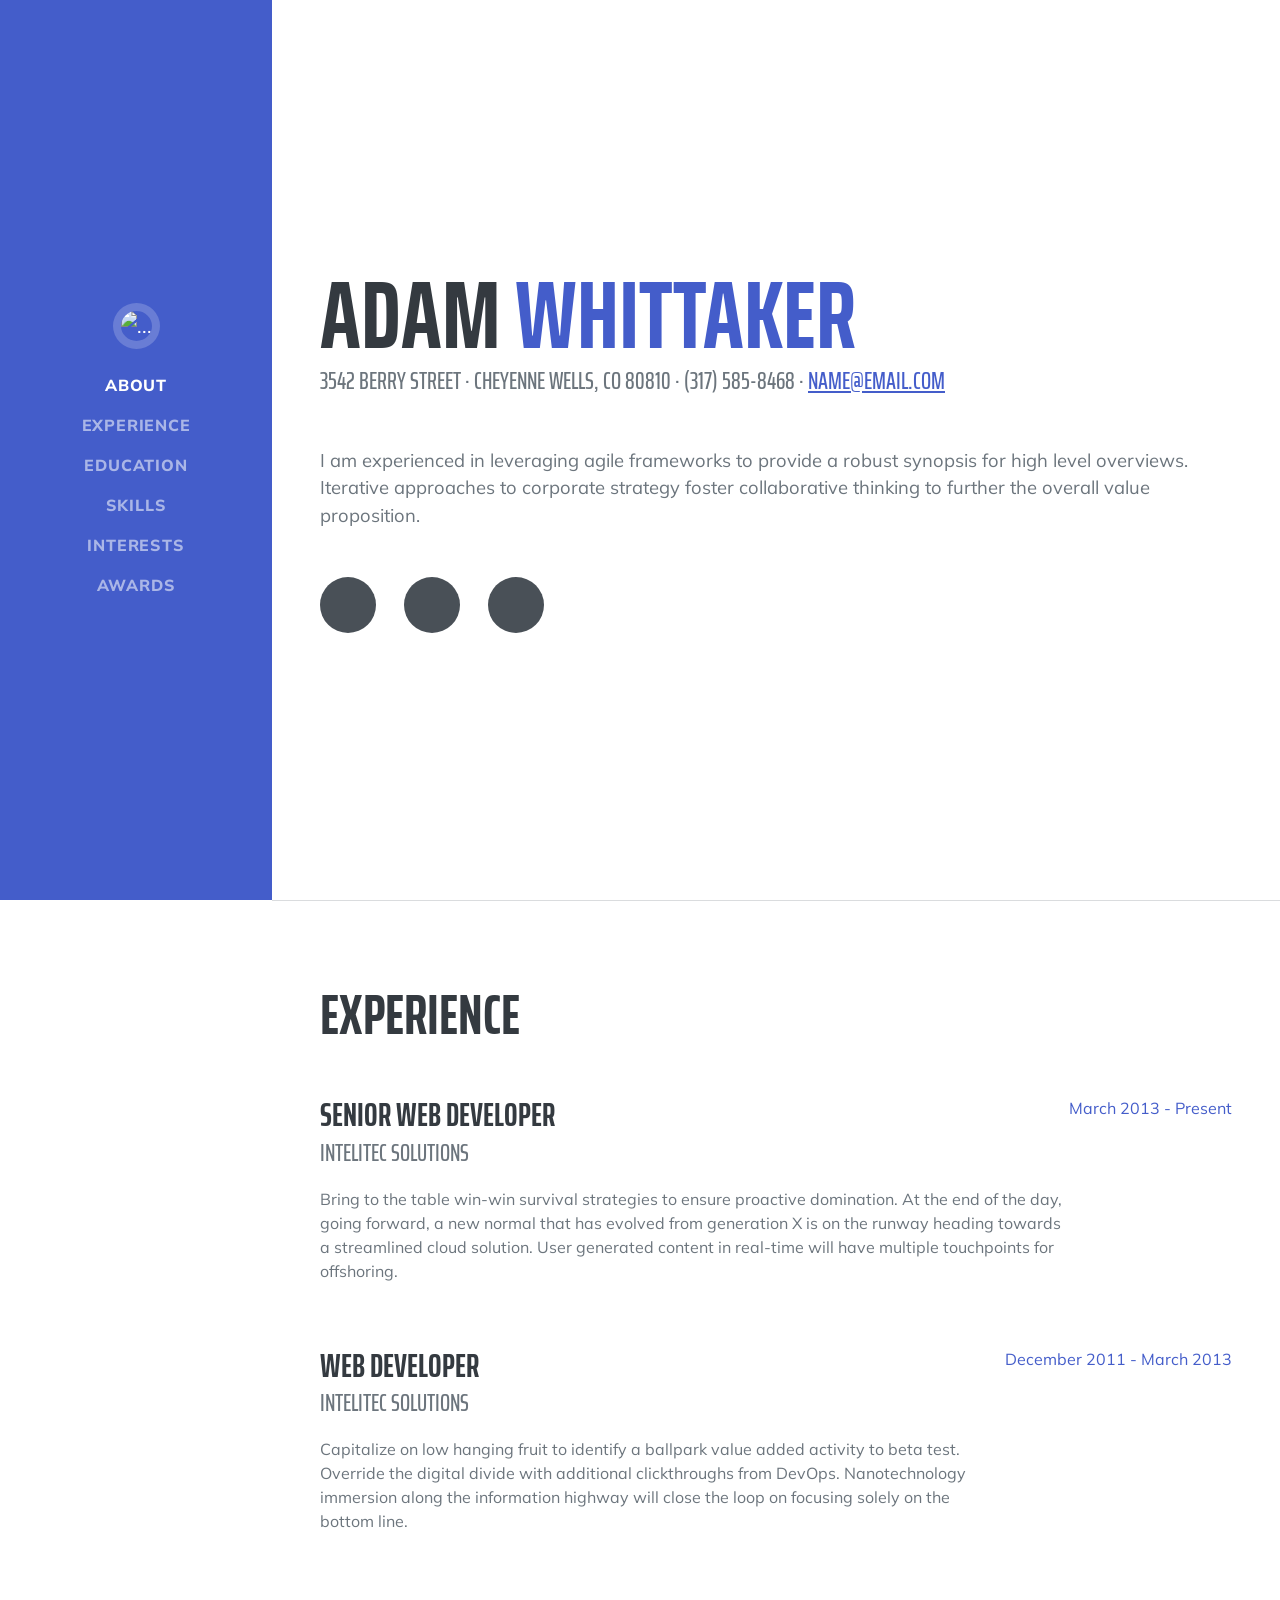
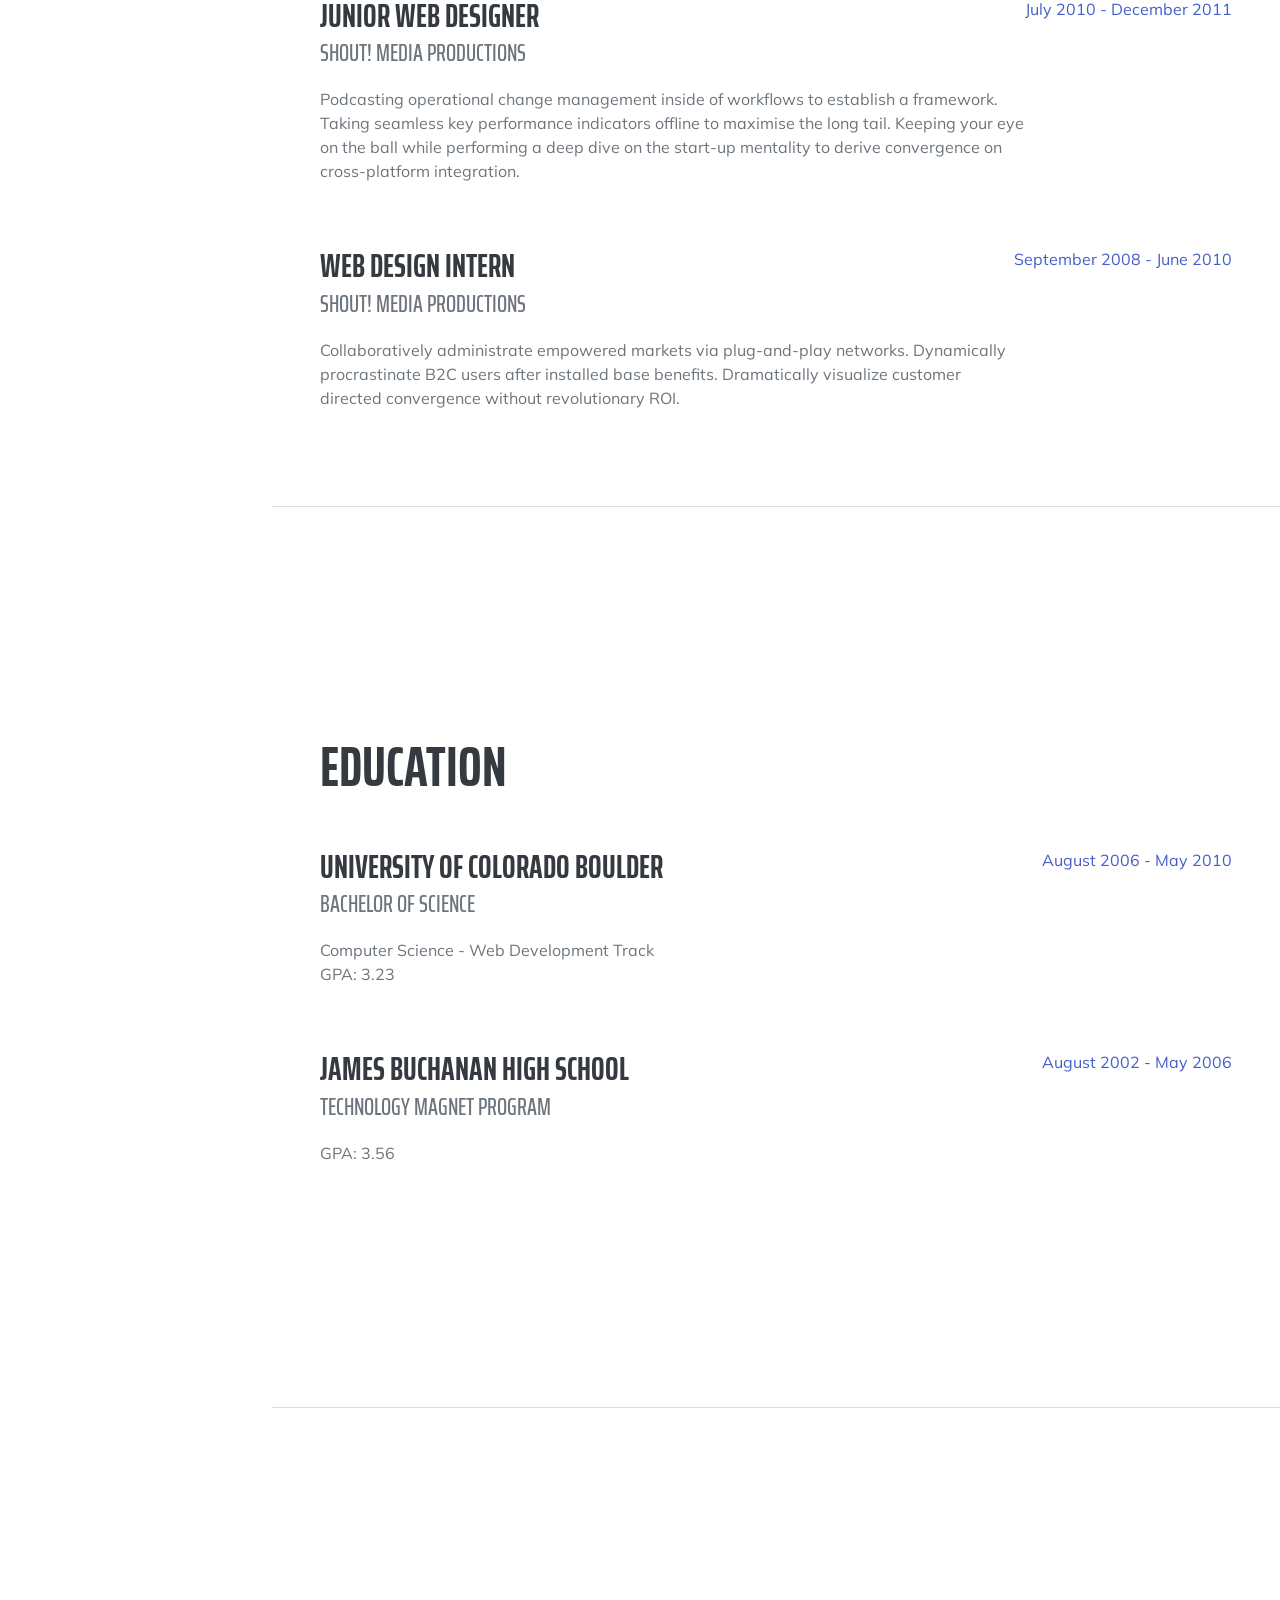
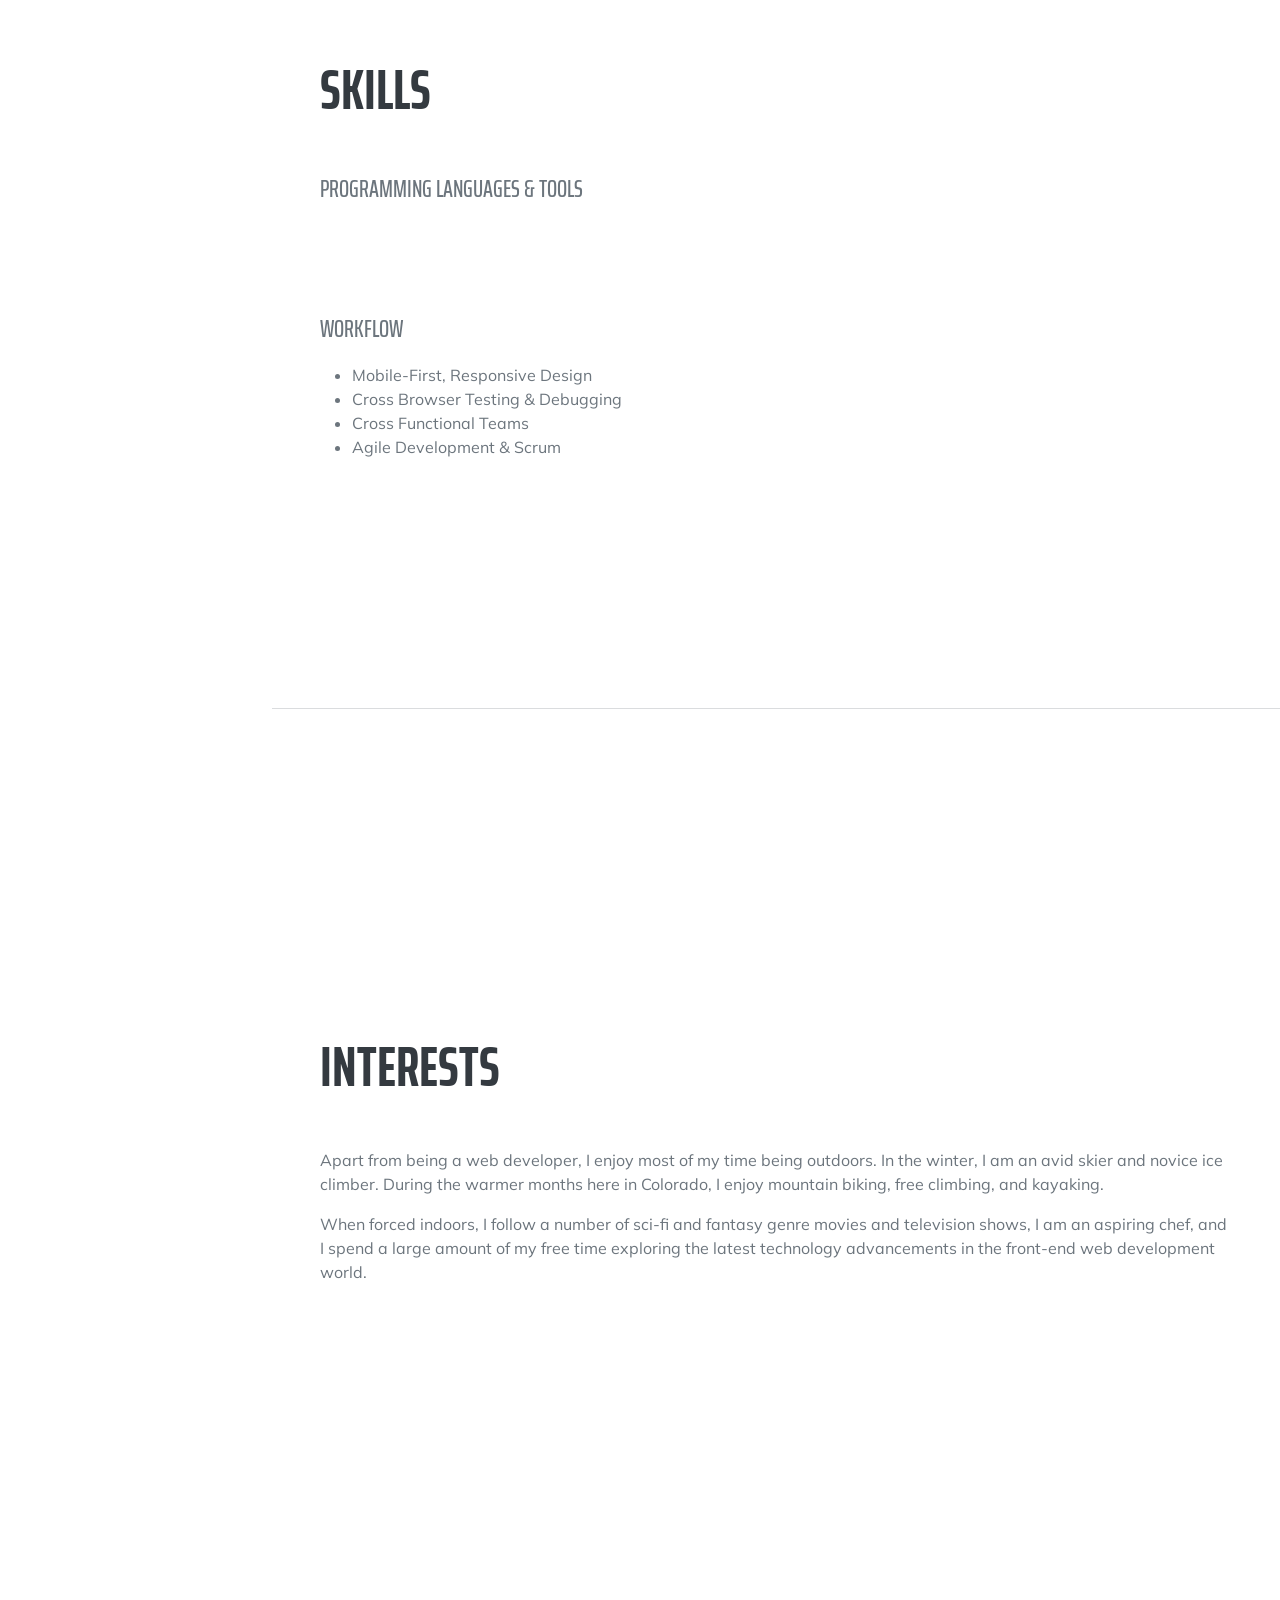
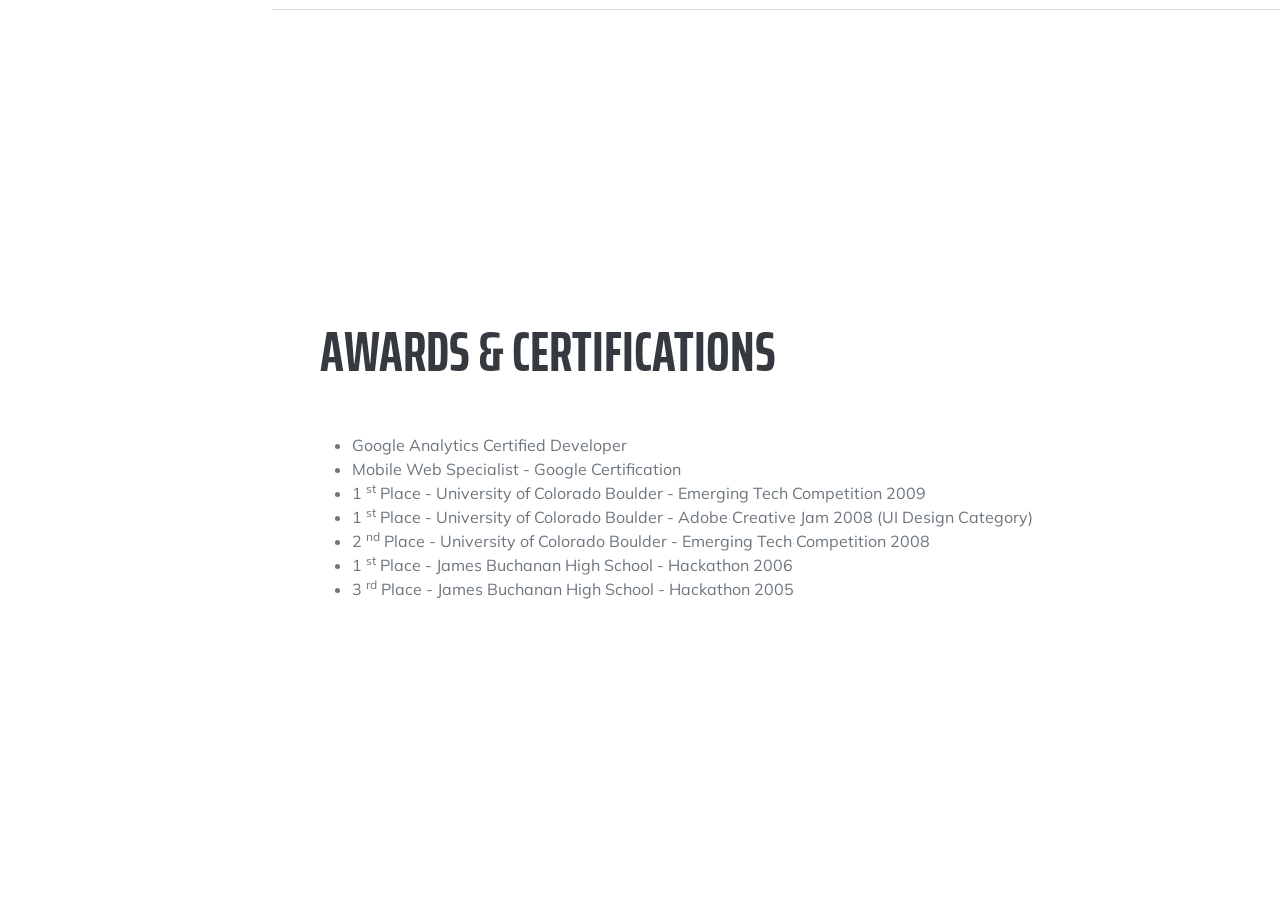
==== index.html @ 423576b3 "Add files via upload" ====
<!DOCTYPE html>
<html lang="en">
    <head>
        <meta charset="utf-8" />
        <meta name="viewport" content="width=device-width, initial-scale=1, shrink-to-fit=no" />
        <meta name="description" content="" />
        <meta name="author" content="" />
        <title>Resume - Start Bootstrap Theme</title>
        <link rel="icon" type="image/x-icon" href="assets/img/favicon.ico" />
        <!-- Font Awesome icons (free version)-->
        <script src="https://use.fontawesome.com/releases/v6.3.0/js/all.js" crossorigin="anonymous"></script>
        <!-- Google fonts-->
        <link href="https://fonts.googleapis.com/css?family=Saira+Extra+Condensed:500,700" rel="stylesheet" type="text/css" />
        <link href="https://fonts.googleapis.com/css?family=Muli:400,400i,800,800i" rel="stylesheet" type="text/css" />
        <!-- Core theme CSS (includes Bootstrap)-->
        <link href="css/styles.css" rel="stylesheet" />
        <link href="css/my_styles.css" rel="stylesheet"/>
    </head>
    <body id="page-top">
        <!-- Navigation-->
        <nav class="navbar navbar-expand-lg navbar-dark bg-primary fixed-top" id="sideNav">
            <a class="navbar-brand js-scroll-trigger" href="#page-top">
                <span class="d-block d-lg-none">Adam Whittaker</span>
                <span class="d-none d-lg-block"><img class="img-fluid img-profile rounded-circle mx-auto mb-2" src="assets/img/my_picture.jpeg" alt="..." /></span>
            </a>
            <button class="navbar-toggler" type="button" data-bs-toggle="collapse" data-bs-target="#navbarResponsive" aria-controls="navbarResponsive" aria-expanded="false" aria-label="Toggle navigation"><span class="navbar-toggler-icon"></span></button>
            <div class="collapse navbar-collapse" id="navbarResponsive">
                <ul class="navbar-nav">
                    <li class="nav-item"><a class="nav-link js-scroll-trigger" href="#about">About</a></li>
                    <li class="nav-item"><a class="nav-link js-scroll-trigger" href="#experience">Experience</a></li>
                    <li class="nav-item"><a class="nav-link js-scroll-trigger" href="#education">Education</a></li>
                    <li class="nav-item"><a class="nav-link js-scroll-trigger" href="#skills">Skills</a></li>
                    <li class="nav-item"><a class="nav-link js-scroll-trigger" href="#interests">Interests</a></li>
                    <li class="nav-item"><a class="nav-link js-scroll-trigger" href="#awards">Awards</a></li>
                </ul>
            </div>
        </nav>
        <!-- Page Content-->
        <div class="container-fluid p-0">
            <!-- About-->
            <section class="resume-section" id="about">
                <div class="resume-section-content">
                    <h1 class="mb-0">
                        Adam
                        <span class="text-primary">Whittaker</span>
                    </h1>
                    <div class="subheading mb-5">
                        3542 Berry Street · Cheyenne Wells, CO 80810 · (317) 585-8468 ·
                        <a href="mailto:name@email.com">name@email.com</a>
                    </div>
                    <p class="lead mb-5">I am experienced in leveraging agile frameworks to provide a robust synopsis for high level overviews. Iterative approaches to corporate strategy foster collaborative thinking to further the overall value proposition.</p>
                    <div class="social-icons">
                        <a class="social-icon" href="#!"><i class="fab fa-linkedin-in"></i></a>
                        <a class="social-icon" href="#!"><i class="fab fa-github"></i></a>
                        <a class="social-icon" href="#!"><i class="fab fa-twitter"></i></a>
                    </div>
                </div>
            </section>
            <hr class="m-0" />
            <!-- Experience-->
            <section class="resume-section" id="experience">
                <div class="resume-section-content">
                    <h2 class="mb-5">Experience</h2>
                    <div class="d-flex flex-column flex-md-row justify-content-between mb-5">
                        <div class="flex-grow-1">
                            <h3 class="mb-0">Senior Web Developer</h3>
                            <div class="subheading mb-3">Intelitec Solutions</div>
                            <p>Bring to the table win-win survival strategies to ensure proactive domination. At the end of the day, going forward, a new normal that has evolved from generation X is on the runway heading towards a streamlined cloud solution. User generated content in real-time will have multiple touchpoints for offshoring.</p>
                        </div>
                        <div class="flex-shrink-0"><span class="text-primary">March 2013 - Present</span></div>
                    </div>
                    <div class="d-flex flex-column flex-md-row justify-content-between mb-5">
                        <div class="flex-grow-1">
                            <h3 class="mb-0">Web Developer</h3>
                            <div class="subheading mb-3">Intelitec Solutions</div>
                            <p>Capitalize on low hanging fruit to identify a ballpark value added activity to beta test. Override the digital divide with additional clickthroughs from DevOps. Nanotechnology immersion along the information highway will close the loop on focusing solely on the bottom line.</p>
                        </div>
                        <div class="flex-shrink-0"><span class="text-primary">December 2011 - March 2013</span></div>
                    </div>
                    <div class="d-flex flex-column flex-md-row justify-content-between mb-5">
                        <div class="flex-grow-1">
                            <h3 class="mb-0">Junior Web Designer</h3>
                            <div class="subheading mb-3">Shout! Media Productions</div>
                            <p>Podcasting operational change management inside of workflows to establish a framework. Taking seamless key performance indicators offline to maximise the long tail. Keeping your eye on the ball while performing a deep dive on the start-up mentality to derive convergence on cross-platform integration.</p>
                        </div>
                        <div class="flex-shrink-0"><span class="text-primary">July 2010 - December 2011</span></div>
                    </div>
                    <div class="d-flex flex-column flex-md-row justify-content-between">
                        <div class="flex-grow-1">
                            <h3 class="mb-0">Web Design Intern</h3>
                            <div class="subheading mb-3">Shout! Media Productions</div>
                            <p>Collaboratively administrate empowered markets via plug-and-play networks. Dynamically procrastinate B2C users after installed base benefits. Dramatically visualize customer directed convergence without revolutionary ROI.</p>
                        </div>
                        <div class="flex-shrink-0"><span class="text-primary">September 2008 - June 2010</span></div>
                    </div>
                </div>
            </section>
            <hr class="m-0" />
            <!-- Education-->
            <section class="resume-section" id="education">
                <div class="resume-section-content">
                    <h2 class="mb-5">Education</h2>
                    <div class="d-flex flex-column flex-md-row justify-content-between mb-5">
                        <div class="flex-grow-1">
                            <h3 class="mb-0">University of Colorado Boulder</h3>
                            <div class="subheading mb-3">Bachelor of Science</div>
                            <div>Computer Science - Web Development Track</div>
                            <p>GPA: 3.23</p>
                        </div>
                        <div class="flex-shrink-0"><span class="text-primary">August 2006 - May 2010</span></div>
                    </div>
                    <div class="d-flex flex-column flex-md-row justify-content-between">
                        <div class="flex-grow-1">
                            <h3 class="mb-0">James Buchanan High School</h3>
                            <div class="subheading mb-3">Technology Magnet Program</div>
                            <p>GPA: 3.56</p>
                        </div>
                        <div class="flex-shrink-0"><span class="text-primary">August 2002 - May 2006</span></div>
                    </div>
                </div>
            </section>
            <hr class="m-0" />
            <!-- Skills-->
            <section class="resume-section" id="skills">
                <div class="resume-section-content">
                    <h2 class="mb-5">Skills</h2>
                    <div class="subheading mb-3">Programming Languages & Tools</div>
                    <ul class="list-inline dev-icons">
                        <li class="list-inline-item"><i class="fab fa-html5"></i></li>
                        <li class="list-inline-item"><i class="fab fa-css3-alt"></i></li>
                        <li class="list-inline-item"><i class="fab fa-js-square"></i></li>
                        <li class="list-inline-item"><i class="fab fa-angular"></i></li>
                        <li class="list-inline-item"><i class="fab fa-react"></i></li>
                        <li class="list-inline-item"><i class="fab fa-node-js"></i></li>
                        <li class="list-inline-item"><i class="fab fa-sass"></i></li>
                        <li class="list-inline-item"><i class="fab fa-less"></i></li>
                        <li class="list-inline-item"><i class="fab fa-wordpress"></i></li>
                        <li class="list-inline-item"><i class="fab fa-gulp"></i></li>
                        <li class="list-inline-item"><i class="fab fa-grunt"></i></li>
                        <li class="list-inline-item"><i class="fab fa-npm"></i></li>
                    </ul>
                    <div class="subheading mb-3">Workflow</div>
                    <ul class="fa-ul mb-0">
                        <li>
                            <span class="fa-li"><i class="fas fa-check"></i></span>
                            Mobile-First, Responsive Design
                        </li>
                        <li>
                            <span class="fa-li"><i class="fas fa-check"></i></span>
                            Cross Browser Testing & Debugging
                        </li>
                        <li>
                            <span class="fa-li"><i class="fas fa-check"></i></span>
                            Cross Functional Teams
                        </li>
                        <li>
                            <span class="fa-li"><i class="fas fa-check"></i></span>
                            Agile Development & Scrum
                        </li>
                    </ul>
                </div>
            </section>
            <hr class="m-0" />
            <!-- Interests-->
            <section class="resume-section" id="interests">
                <div class="resume-section-content">
                    <h2 class="mb-5">Interests</h2>
                    <p>Apart from being a web developer, I enjoy most of my time being outdoors. In the winter, I am an avid skier and novice ice climber. During the warmer months here in Colorado, I enjoy mountain biking, free climbing, and kayaking.</p>
                    <p class="mb-0">When forced indoors, I follow a number of sci-fi and fantasy genre movies and television shows, I am an aspiring chef, and I spend a large amount of my free time exploring the latest technology advancements in the front-end web development world.</p>
                </div>
            </section>
            <hr class="m-0" />
            <!-- Awards-->
            <section class="resume-section" id="awards">
                <div class="resume-section-content">
                    <h2 class="mb-5">Awards & Certifications</h2>
                    <ul class="fa-ul mb-0">
                        <li>
                            <span class="fa-li"><i class="fas fa-trophy text-warning"></i></span>
                            Google Analytics Certified Developer
                        </li>
                        <li>
                            <span class="fa-li"><i class="fas fa-trophy text-warning"></i></span>
                            Mobile Web Specialist - Google Certification
                        </li>
                        <li>
                            <span class="fa-li"><i class="fas fa-trophy text-warning"></i></span>
                            1
                            <sup>st</sup>
                            Place - University of Colorado Boulder - Emerging Tech Competition 2009
                        </li>
                        <li>
                            <span class="fa-li"><i class="fas fa-trophy text-warning"></i></span>
                            1
                            <sup>st</sup>
                            Place - University of Colorado Boulder - Adobe Creative Jam 2008 (UI Design Category)
                        </li>
                        <li>
                            <span class="fa-li"><i class="fas fa-trophy text-warning"></i></span>
                            2
                            <sup>nd</sup>
                            Place - University of Colorado Boulder - Emerging Tech Competition 2008
                        </li>
                        <li>
                            <span class="fa-li"><i class="fas fa-trophy text-warning"></i></span>
                            1
                            <sup>st</sup>
                            Place - James Buchanan High School - Hackathon 2006
                        </li>
                        <li>
                            <span class="fa-li"><i class="fas fa-trophy text-warning"></i></span>
                            3
                            <sup>rd</sup>
                            Place - James Buchanan High School - Hackathon 2005
                        </li>
                    </ul>
                </div>
            </section>
        </div>
        <!-- Bootstrap core JS-->
        <script src="https://cdn.jsdelivr.net/npm/bootstrap@5.2.3/dist/js/bootstrap.bundle.min.js"></script>
        <!-- Core theme JS-->
        <script src="js/scripts.js"></script>
    </body>
</html>
---- css/my_styles.css ----
.bg-primary {
    background-color: rgb(68, 93, 202) !important;
}

.text-primary {
    color: rgb(68, 93, 202) !important;
}

a {
    color: rgb(68, 93, 202) ;
}
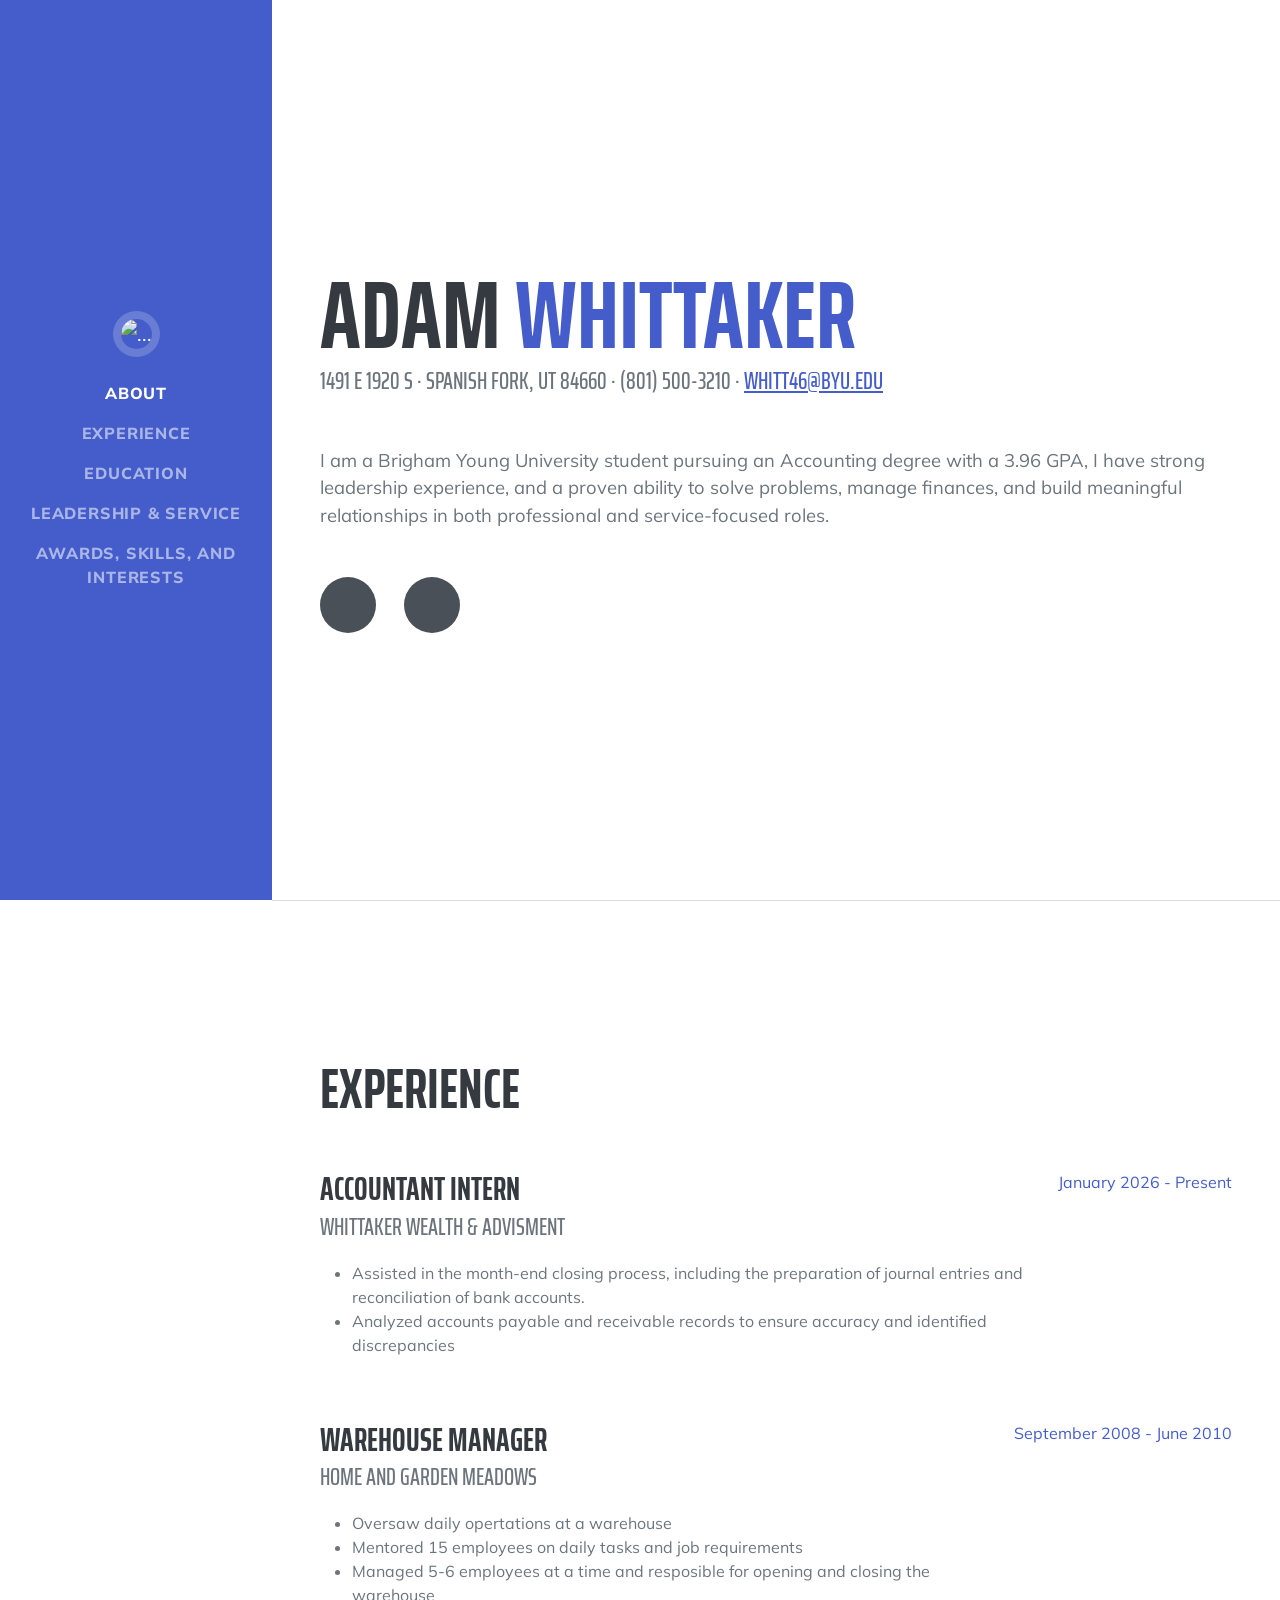
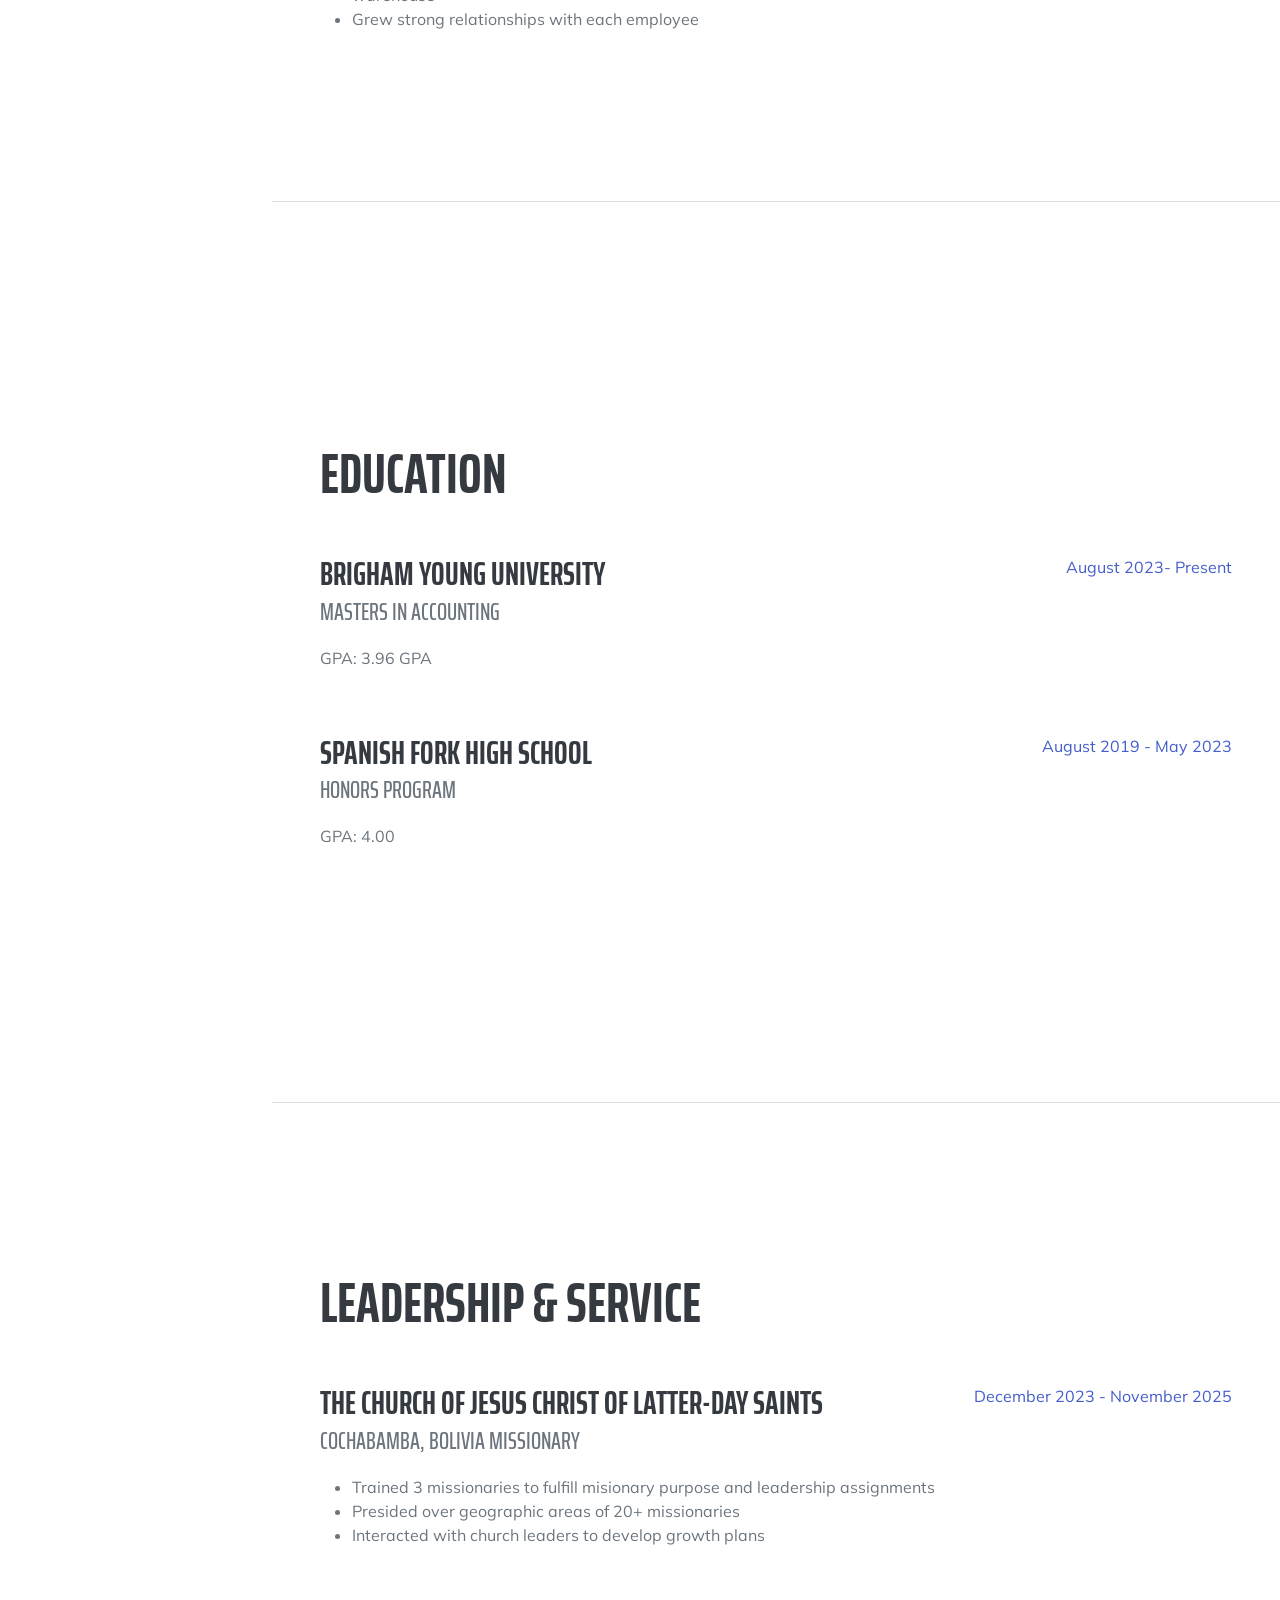
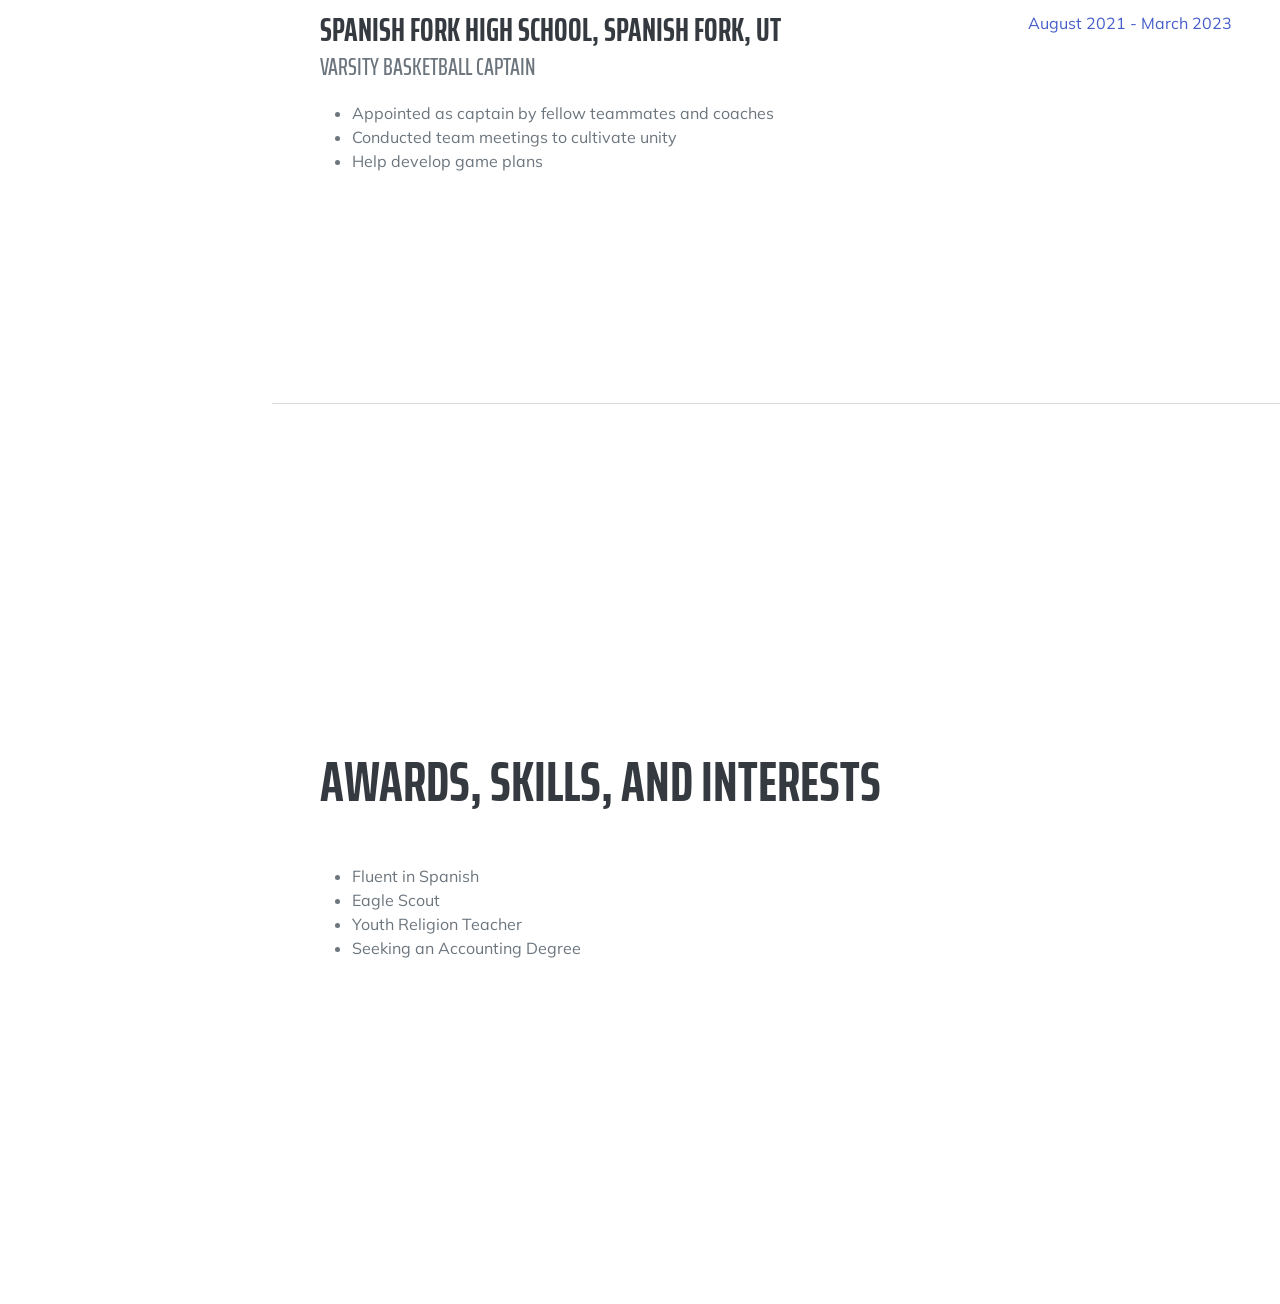
==== commit 6f37a706: "Add files via upload" ====
--- a/index.html
+++ b/index.html
@@ -5,7 +5,7 @@
         <meta name="viewport" content="width=device-width, initial-scale=1, shrink-to-fit=no" />
         <meta name="description" content="" />
         <meta name="author" content="" />
-        <title>Resume - Start Bootstrap Theme</title>
+        <title>Resume</title>
         <link rel="icon" type="image/x-icon" href="assets/img/favicon.ico" />
         <!-- Font Awesome icons (free version)-->
         <script src="https://use.fontawesome.com/releases/v6.3.0/js/all.js" crossorigin="anonymous"></script>
@@ -29,9 +29,9 @@
                     <li class="nav-item"><a class="nav-link js-scroll-trigger" href="#about">About</a></li>
                     <li class="nav-item"><a class="nav-link js-scroll-trigger" href="#experience">Experience</a></li>
                     <li class="nav-item"><a class="nav-link js-scroll-trigger" href="#education">Education</a></li>
-                    <li class="nav-item"><a class="nav-link js-scroll-trigger" href="#skills">Skills</a></li>
-                    <li class="nav-item"><a class="nav-link js-scroll-trigger" href="#interests">Interests</a></li>
-                    <li class="nav-item"><a class="nav-link js-scroll-trigger" href="#awards">Awards</a></li>
+                    <li class="nav-item"><a class="nav-link js-scroll-trigger" href="#skills">Leadership & Service</a></li>
+                    <li class="nav-item"><a class="nav-link js-scroll-trigger" href="#interests">Awards, Skills, And Interests</a></li>
+                    
                 </ul>
             </div>
         </nav>
@@ -45,14 +45,19 @@
                         <span class="text-primary">Whittaker</span>
                     </h1>
                     <div class="subheading mb-5">
-                        3542 Berry Street · Cheyenne Wells, CO 80810 · (317) 585-8468 ·
-                        <a href="mailto:name@email.com">name@email.com</a>
+                        1491 E 1920 S · Spanish Fork, UT 84660 · (801) 500-3210 ·
+                        <a href="mailto:whitt46@byu.edu">whitt46@byu.edu</a>
                     </div>
-                    <p class="lead mb-5">I am experienced in leveraging agile frameworks to provide a robust synopsis for high level overviews. Iterative approaches to corporate strategy foster collaborative thinking to further the overall value proposition.</p>
+                    <p class="lead mb-5">I am a Brigham Young University student pursuing an Accounting degree with a 3.96 GPA, I have strong leadership experience, and a proven ability to solve problems, manage finances, and build meaningful relationships in both professional and service-focused roles.
+</p>
                     <div class="social-icons">
-                        <a class="social-icon" href="#!"><i class="fab fa-linkedin-in"></i></a>
-                        <a class="social-icon" href="#!"><i class="fab fa-github"></i></a>
-                        <a class="social-icon" href="#!"><i class="fab fa-twitter"></i></a>
+                        <a class="social-icon" href="https://www.instagram.com/adamwhiitaker/?hl=en" target="_blank">
+                     <i class="fab fa-instagram"></i>
+</a>
+
+                    <a class="social-icon" href="https://www.facebook.com/adam.whittaker.678358/" target="_blank">
+                        <i class="fab fa-facebook-f"></i>
+                    </a>
                     </div>
                 </div>
             </section>
@@ -63,33 +68,25 @@
                     <h2 class="mb-5">Experience</h2>
                     <div class="d-flex flex-column flex-md-row justify-content-between mb-5">
                         <div class="flex-grow-1">
-                            <h3 class="mb-0">Senior Web Developer</h3>
-                            <div class="subheading mb-3">Intelitec Solutions</div>
-                            <p>Bring to the table win-win survival strategies to ensure proactive domination. At the end of the day, going forward, a new normal that has evolved from generation X is on the runway heading towards a streamlined cloud solution. User generated content in real-time will have multiple touchpoints for offshoring.</p>
+                            <h3 class="mb-0">Accountant Intern</h3>
+                            <div class="subheading mb-3">Whittaker Wealth & Advisment</div>
+                            <ul>
+                            <li>Assisted in the month-end closing process, including the preparation of journal entries and reconciliation of bank accounts. </li>
+                                <li>Analyzed accounts payable and receivable records to ensure accuracy and identified discrepancies</li>
+                        </ul>
                         </div>
-                        <div class="flex-shrink-0"><span class="text-primary">March 2013 - Present</span></div>
-                    </div>
-                    <div class="d-flex flex-column flex-md-row justify-content-between mb-5">
-                        <div class="flex-grow-1">
-                            <h3 class="mb-0">Web Developer</h3>
-                            <div class="subheading mb-3">Intelitec Solutions</div>
-                            <p>Capitalize on low hanging fruit to identify a ballpark value added activity to beta test. Override the digital divide with additional clickthroughs from DevOps. Nanotechnology immersion along the information highway will close the loop on focusing solely on the bottom line.</p>
-                        </div>
-                        <div class="flex-shrink-0"><span class="text-primary">December 2011 - March 2013</span></div>
-                    </div>
-                    <div class="d-flex flex-column flex-md-row justify-content-between mb-5">
-                        <div class="flex-grow-1">
-                            <h3 class="mb-0">Junior Web Designer</h3>
-                            <div class="subheading mb-3">Shout! Media Productions</div>
-                            <p>Podcasting operational change management inside of workflows to establish a framework. Taking seamless key performance indicators offline to maximise the long tail. Keeping your eye on the ball while performing a deep dive on the start-up mentality to derive convergence on cross-platform integration.</p>
-                        </div>
-                        <div class="flex-shrink-0"><span class="text-primary">July 2010 - December 2011</span></div>
+                        <div class="flex-shrink-0"><span class="text-primary">January 2026 - Present</span></div>
                     </div>
                     <div class="d-flex flex-column flex-md-row justify-content-between">
                         <div class="flex-grow-1">
-                            <h3 class="mb-0">Web Design Intern</h3>
-                            <div class="subheading mb-3">Shout! Media Productions</div>
-                            <p>Collaboratively administrate empowered markets via plug-and-play networks. Dynamically procrastinate B2C users after installed base benefits. Dramatically visualize customer directed convergence without revolutionary ROI.</p>
+                            <h3 class="mb-0">Warehouse Manager</h3>
+                            <div class="subheading mb-3">Home and Garden Meadows</div>
+                            <ul>
+                                <li>Oversaw daily opertations at a warehouse  </li>
+                                <li>Mentored 15 employees on daily tasks and job requirements</li>
+                                <li>Managed 5-6 employees at a time and resposible for opening and closing the warehouse</li>
+                                <li>Grew strong relationships with each employee</li>
+                            </ul>
                         </div>
                         <div class="flex-shrink-0"><span class="text-primary">September 2008 - June 2010</span></div>
                     </div>
@@ -102,20 +99,20 @@
                     <h2 class="mb-5">Education</h2>
                     <div class="d-flex flex-column flex-md-row justify-content-between mb-5">
                         <div class="flex-grow-1">
-                            <h3 class="mb-0">University of Colorado Boulder</h3>
-                            <div class="subheading mb-3">Bachelor of Science</div>
-                            <div>Computer Science - Web Development Track</div>
-                            <p>GPA: 3.23</p>
+                            <h3 class="mb-0">Brigham Young University</h3>
+                            <div class="subheading mb-3">Masters in Accounting</div>
+                            <div></div>
+                            <p>GPA: 3.96 GPA</p>
                         </div>
-                        <div class="flex-shrink-0"><span class="text-primary">August 2006 - May 2010</span></div>
+                        <div class="flex-shrink-0"><span class="text-primary">August 2023- Present</span></div>
                     </div>
                     <div class="d-flex flex-column flex-md-row justify-content-between">
                         <div class="flex-grow-1">
-                            <h3 class="mb-0">James Buchanan High School</h3>
-                            <div class="subheading mb-3">Technology Magnet Program</div>
-                            <p>GPA: 3.56</p>
+                            <h3 class="mb-0">Spanish Fork High School</h3>
+                            <div class="subheading mb-3">Honors Program</div>
+                            <p>GPA: 4.00</p>
                         </div>
-                        <div class="flex-shrink-0"><span class="text-primary">August 2002 - May 2006</span></div>
+                        <div class="flex-shrink-0"><span class="text-primary">August 2019 - May 2023</span></div>
                     </div>
                 </div>
             </section>
@@ -123,95 +120,53 @@
             <!-- Skills-->
             <section class="resume-section" id="skills">
                 <div class="resume-section-content">
-                    <h2 class="mb-5">Skills</h2>
-                    <div class="subheading mb-3">Programming Languages & Tools</div>
-                    <ul class="list-inline dev-icons">
-                        <li class="list-inline-item"><i class="fab fa-html5"></i></li>
-                        <li class="list-inline-item"><i class="fab fa-css3-alt"></i></li>
-                        <li class="list-inline-item"><i class="fab fa-js-square"></i></li>
-                        <li class="list-inline-item"><i class="fab fa-angular"></i></li>
-                        <li class="list-inline-item"><i class="fab fa-react"></i></li>
-                        <li class="list-inline-item"><i class="fab fa-node-js"></i></li>
-                        <li class="list-inline-item"><i class="fab fa-sass"></i></li>
-                        <li class="list-inline-item"><i class="fab fa-less"></i></li>
-                        <li class="list-inline-item"><i class="fab fa-wordpress"></i></li>
-                        <li class="list-inline-item"><i class="fab fa-gulp"></i></li>
-                        <li class="list-inline-item"><i class="fab fa-grunt"></i></li>
-                        <li class="list-inline-item"><i class="fab fa-npm"></i></li>
-                    </ul>
-                    <div class="subheading mb-3">Workflow</div>
+                    <h2 class="mb-5">Leadership & Service</h2>
+                    <div class="d-flex flex-column flex-md-row justify-content-between mb-5">
+                        <div class="flex-grow-1">
+                            <h3 class="mb-0">The Church of Jesus Christ of Latter-day Saints</h3>
+                            <div class="subheading mb-3">Cochabamba, Bolivia Missionary</div>
+                            <ul>
+                                <li>Trained 3 missionaries to fulfill misionary purpose and leadership assignments</li>
+                                <li>Presided over geographic areas of 20+ missionaries</li>
+                                <li>Interacted with church leaders to develop growth plans</li>
+                            </ul>
+                        </div>
+                        <div class="flex-shrink-0"><span class="text-primary">December 2023 - November 2025</span></div>
+                    </div>
+                    <div class="d-flex flex-column flex-md-row justify-content-between mb-5">
+                        <div class="flex-grow-1">
+                            <h3 class="mb-0">Spanish Fork High School, Spanish Fork, UT</h3>
+                            <div class="subheading mb-3">Varsity Basketball Captain</div>
+                            <ul>
+                                <li>Appointed as captain by fellow teammates and coaches</li>
+                                <li>Conducted team meetings to cultivate unity</li>
+                                <li>Help develop game plans</li>
+                            </ul>
+                        </div>
+                        <div class="flex-shrink-0"><span class="text-primary">August 2021 - March 2023</span></div>
+                    </div>
+            </section>
+            <hr class="m-0" />
+            <!-- break -->
+            <section class="resume-section" id="interests">
+                <div class="resume-section-content">
+                    <h2 class="mb-5">Awards, Skills, And Interests</h2>
                     <ul class="fa-ul mb-0">
                         <li>
-                            <span class="fa-li"><i class="fas fa-check"></i></span>
-                            Mobile-First, Responsive Design
+                            <span class="fa-li"></span>
+                            Fluent in Spanish
                         </li>
                         <li>
-                            <span class="fa-li"><i class="fas fa-check"></i></span>
-                            Cross Browser Testing & Debugging
+                            <span class="fa-li"></span>
+                            Eagle Scout
                         </li>
                         <li>
-                            <span class="fa-li"><i class="fas fa-check"></i></span>
-                            Cross Functional Teams
+                            <span class="fa-li"></span>
+                            Youth Religion Teacher
                         </li>
                         <li>
-                            <span class="fa-li"><i class="fas fa-check"></i></span>
-                            Agile Development & Scrum
-                        </li>
-                    </ul>
-                </div>
-            </section>
-            <hr class="m-0" />
-            <!-- Interests-->
-            <section class="resume-section" id="interests">
-                <div class="resume-section-content">
-                    <h2 class="mb-5">Interests</h2>
-                    <p>Apart from being a web developer, I enjoy most of my time being outdoors. In the winter, I am an avid skier and novice ice climber. During the warmer months here in Colorado, I enjoy mountain biking, free climbing, and kayaking.</p>
-                    <p class="mb-0">When forced indoors, I follow a number of sci-fi and fantasy genre movies and television shows, I am an aspiring chef, and I spend a large amount of my free time exploring the latest technology advancements in the front-end web development world.</p>
-                </div>
-            </section>
-            <hr class="m-0" />
-            <!-- Awards-->
-            <section class="resume-section" id="awards">
-                <div class="resume-section-content">
-                    <h2 class="mb-5">Awards & Certifications</h2>
-                    <ul class="fa-ul mb-0">
-                        <li>
-                            <span class="fa-li"><i class="fas fa-trophy text-warning"></i></span>
-                            Google Analytics Certified Developer
-                        </li>
-                        <li>
-                            <span class="fa-li"><i class="fas fa-trophy text-warning"></i></span>
-                            Mobile Web Specialist - Google Certification
-                        </li>
-                        <li>
-                            <span class="fa-li"><i class="fas fa-trophy text-warning"></i></span>
-                            1
-                            <sup>st</sup>
-                            Place - University of Colorado Boulder - Emerging Tech Competition 2009
-                        </li>
-                        <li>
-                            <span class="fa-li"><i class="fas fa-trophy text-warning"></i></span>
-                            1
-                            <sup>st</sup>
-                            Place - University of Colorado Boulder - Adobe Creative Jam 2008 (UI Design Category)
-                        </li>
-                        <li>
-                            <span class="fa-li"><i class="fas fa-trophy text-warning"></i></span>
-                            2
-                            <sup>nd</sup>
-                            Place - University of Colorado Boulder - Emerging Tech Competition 2008
-                        </li>
-                        <li>
-                            <span class="fa-li"><i class="fas fa-trophy text-warning"></i></span>
-                            1
-                            <sup>st</sup>
-                            Place - James Buchanan High School - Hackathon 2006
-                        </li>
-                        <li>
-                            <span class="fa-li"><i class="fas fa-trophy text-warning"></i></span>
-                            3
-                            <sup>rd</sup>
-                            Place - James Buchanan High School - Hackathon 2005
+                            <span class="fa-li"></span>
+                            Seeking an Accounting Degree
                         </li>
                     </ul>
                 </div>
